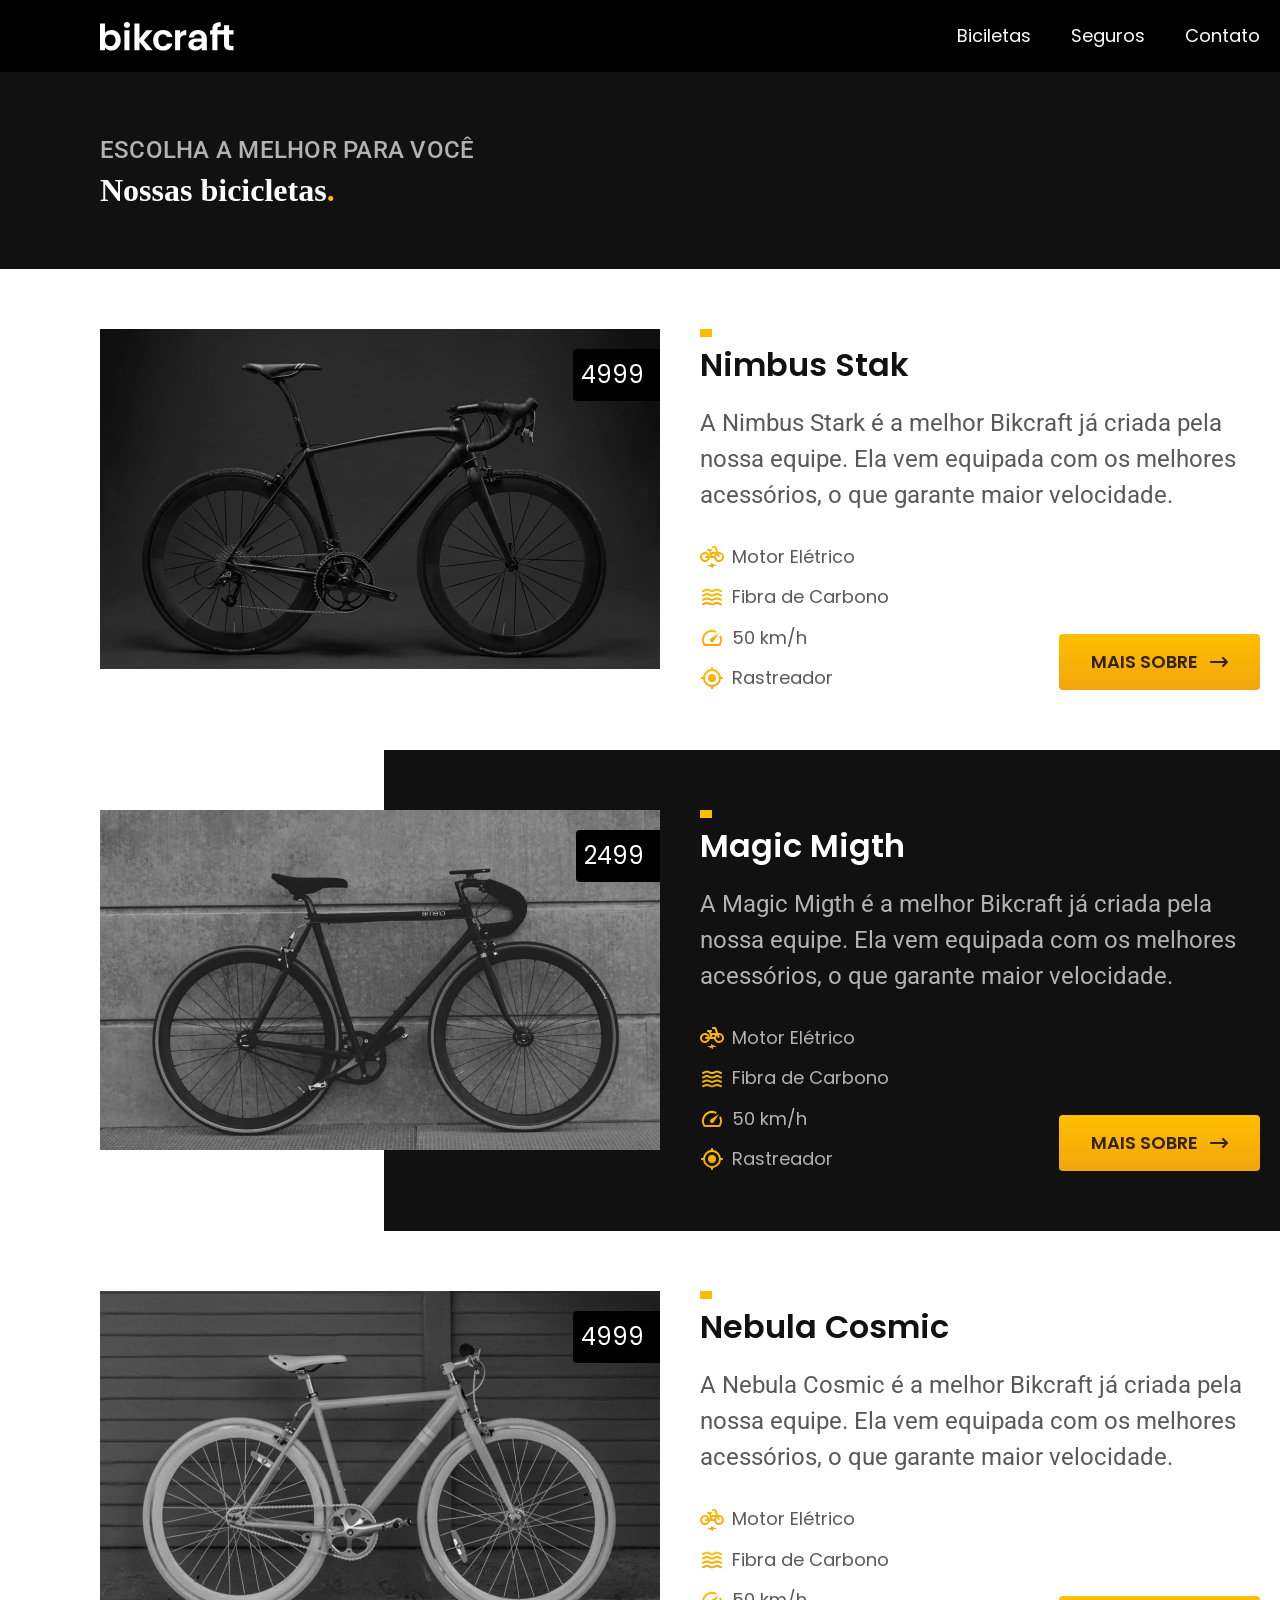
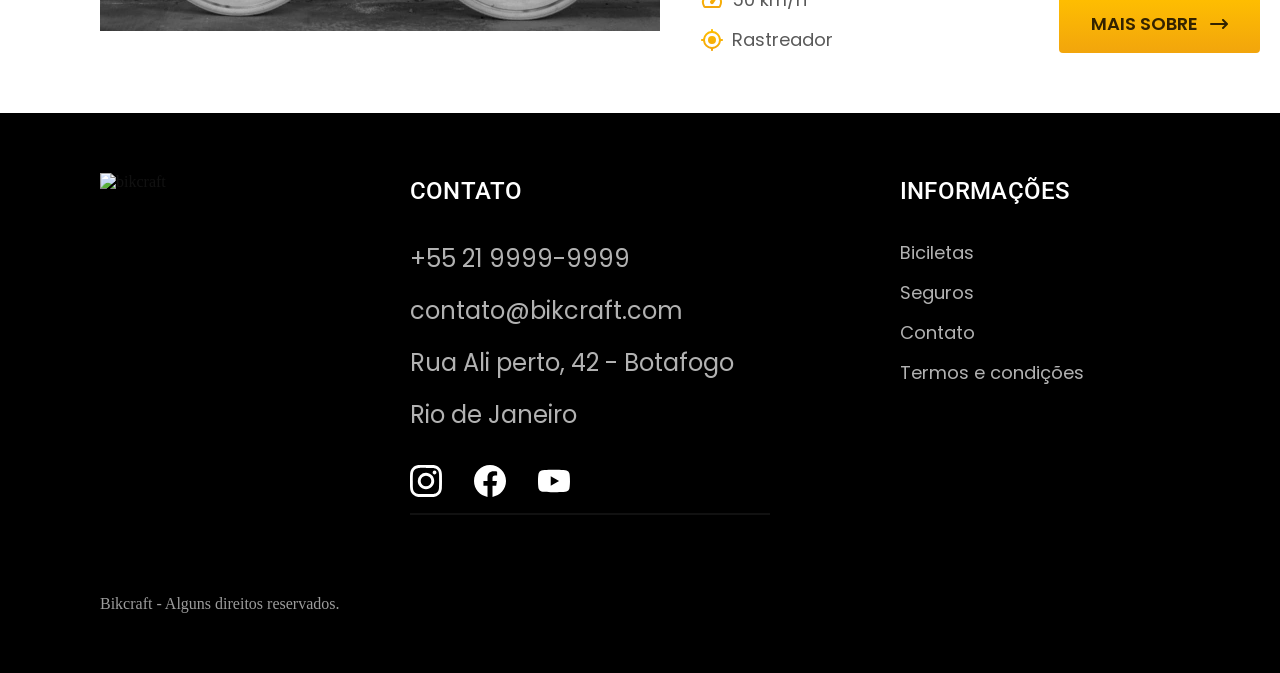
==== projeto-bikecraft/bicicletas.html @ d51e1c22 "bicicletas" ====
<!DOCTYPE html>
<html lang="en">

<head>
    <meta charset="UTF-8">
    <meta name="viewport" content="width=device-width, initial-scale=1.0">
    <title>Biciletas | Bikcraft</title>
    <meta name="description" content="Biciletas">

    <link rel="stylesheet" href="./css/style.css">

    <link rel="preconnect" href="https://fonts.googleapis.com">
    <link rel="preconnect" href="https://fonts.gstatic.com" crossorigin>
    <link
        href="https://fonts.googleapis.com/css2?family=Merriweather:ital,opsz,wght@0,18..144,300..900;1,18..144,300..900&family=Poppins:ital,wght@0,100;0,200;0,300;0,400;0,500;0,600;0,700;0,800;0,900;1,100;1,200;1,300;1,400;1,500;1,600;1,700;1,800;1,900&family=Roboto:ital,wght@0,100..900;1,100..900&display=swap"
        rel="stylesheet">
</head>

<body id="bicicletas">
    <header class="header-bg">
        <div class="header container">
            <a href="./">
                <img src="./img/bikcraft.svg" alt="Bikecraft">
            </a>
            <nav aria-label="primaria">
                <ul class="header-menu font-1-m cor-0">
                    <li><a href="./biciletas">Biciletas</a></li>
                    <li><a href="./seguros">Seguros</a></li>
                    <li><a href="./contato">Contato</a></li>
                </ul>
            </nav>
        </div>
    </header>

    <main>
        <div class="titulo-bg">
            <div class="titulo container">
                <p class="font-2-l-b cor-5">Escolha a Melhor para você</p>
                <h1 class="font-1-l-xxl cor-0">Nossas bicicletas<span class="cor-p1">.</span></h1>
            </div>
        </div>


        <div class="bicicletas container">
            <div class="bicicletas-imagem">
                <img src="./img/bicicletas/nimbus.jpg" alt="Bicicleta preta">
                <span class="font-2-m cor-0">4999</span>
            </div>
            <div class="bicicletas-conteudo">
                <h2 class="font-1-xl">Nimbus Stak</h2>
                <p class="font-2-s cor-8">A Nimbus Stark é a melhor Bikcraft já criada pela nossa equipe. Ela vem
                    equipada com os melhores
                    acessórios, o que garante maior velocidade. </p>
                <ul class="font-1-m cor-8">
                    <li>
                        <img src="./img/icones/eletrica.svg" alt="">
                        Motor Elétrico
                    </li>
                    <li>
                        <img src="./img/icones/carbono.svg" alt="">
                        Fibra de Carbono
                    </li>
                    <li>
                        <img src="./img/icones/velocidade.svg" alt="">
                        50 km/h
                    </li>
                    <li>
                        <img src="./img/icones/rastreador.svg" alt="">
                        Rastreador
                    </li>
                </ul>
                <a class="botao seta" href="./bicicletas/nimbus.html">Mais Sobre</a>
            </div>
        </div>


        <div class="bicicletas-bg">
            <div class="bicicletas container">
                <div class="bicicletas-imagem">
                    <img src="./img/bicicletas/magic.jpg" alt="Bicicleta preta">
                    <span class="font-2-m cor-0">2499</span>
                </div>
                <div class="bicicletas-conteudo">
                    <h2 class="font-1-xl cor-0">Magic Migth</h2>
                    <p class="font-2-s cor-5">A Magic Migth é a melhor Bikcraft já criada pela nossa equipe. Ela vem
                        equipada com os melhores
                        acessórios, o que garante maior velocidade. </p>
                    <ul class="font-1-m cor-5">
                        <li>
                            <img src="./img/icones/eletrica.svg" alt="">
                            Motor Elétrico
                        </li>
                        <li>
                            <img src="./img/icones/carbono.svg" alt="">
                            Fibra de Carbono
                        </li>
                        <li>
                            <img src="./img/icones/velocidade.svg" alt="">
                            50 km/h
                        </li>
                        <li>
                            <img src="./img/icones/rastreador.svg" alt="">
                            Rastreador
                        </li>
                    </ul>
                    <a class="botao seta" href="./bicicletas/nimbus.html">Mais Sobre</a>

                </div>
            </div>
        </div>


        <div class="bicicletas container">
            <div class="bicicletas-imagem">
                <img src="./img/bicicletas/nebula.jpg" alt="Bicicleta preta">
                <span class="font-2-m cor-0">4999</span>
            </div>
            <div class="bicicletas-conteudo">
                <h2 class="font-1-xl">Nebula Cosmic</h2>
                <p class="font-2-s cor-8">A Nebula Cosmic é a melhor Bikcraft já criada pela nossa equipe. Ela vem
                    equipada com os melhores
                    acessórios, o que garante maior velocidade. </p>
                <ul class="font-1-m cor-8">
                    <li>
                        <img src="./img/icones/eletrica.svg" alt="">
                        Motor Elétrico
                    </li>
                    <li>
                        <img src="./img/icones/carbono.svg" alt="">
                        Fibra de Carbono
                    </li>
                    <li>
                        <img src="./img/icones/velocidade.svg" alt="">
                        50 km/h
                    </li>
                    <li>
                        <img src="./img/icones/rastreador.svg" alt="">
                        Rastreador
                    </li>
                </ul>
                <a class="botao seta" href="./bicicletas/Nebula.html">Mais Sobre</a>

            </div>
        </div>


    </main>

    <footer class="footer-bg">
        <div class="footer container">
            <img class="bicicleta-imagem" src="/img/bikcraft.svg" alt="bikcraft">
            <div class="footer-contato">
                <h3 class="font-2-l-b cor-0">Contato</h3>
                <ul class="cor-5 font-2-m">
                    <li>
                        <a href="tel:+552199999999">+55 21 9999-9999</a>
                    </li>
                    <li>
                        <a href="mailto:contato@bikcraft.com">contato@bikcraft.com</a>
                    </li>
                    <li>Rua Ali perto, 42 - Botafogo</li>
                    <li>Rio de Janeiro</li>
                </ul>
                <div class="footer-redes">
                    <a href="./">
                        <img src="./img/redes/instagram.svg" alt="">
                    </a>
                    <a href="./">
                        <img src="./img/redes/facebook.svg" alt="">
                    </a>
                    <a href="./">
                        <img src="./img/redes/youtube.svg" alt="">
                    </a>
                </div>
            </div>
            <div class="footer-informacoes">
                <h3 class="font-2-l-b cor-0">Informações</h3>
                <nav>
                    <ul class="font-1-m cor-5">
                        <li><a href="./biciletas">Biciletas</a></li>
                        <li><a href="./seguros">Seguros</a></li>
                        <li><a href="./contato">Contato</a></li>
                        <li><a href="./termos.html">Termos e condições</a></li>
                    </ul>
                </nav>
            </div>
            <p class="footer-copy cor-6">Bikcraft - Alguns direitos reservados.</p>
        </div>
    </footer>
</body>

</html>
---- projeto-bikecraft/css/style.css ----
@import url("./global/global.css");
@import url("./ultilidades/componentes.css");
@import url("./ultilidades/cores.css");

@import url("./global/header.css");
@import url("./global/footer.css");

/* utilidades */
@import url("ultilidades/tipografria.css");

/* home */
@import url("./home/introducao.css");
@import url("./home/tecnologia.css");
@import url("./home/parceiros.css");
@import url("./home/depoimento.css");

/* bicicletas */
@import url("./bicicletas/bicicletas-lista.css");
@import url("./bicicletas/bicicletas.css");

/*Seguros*/
@import url("./seguros/seguros.css");

/*Termos*/
@import url("./termos/termos.css");
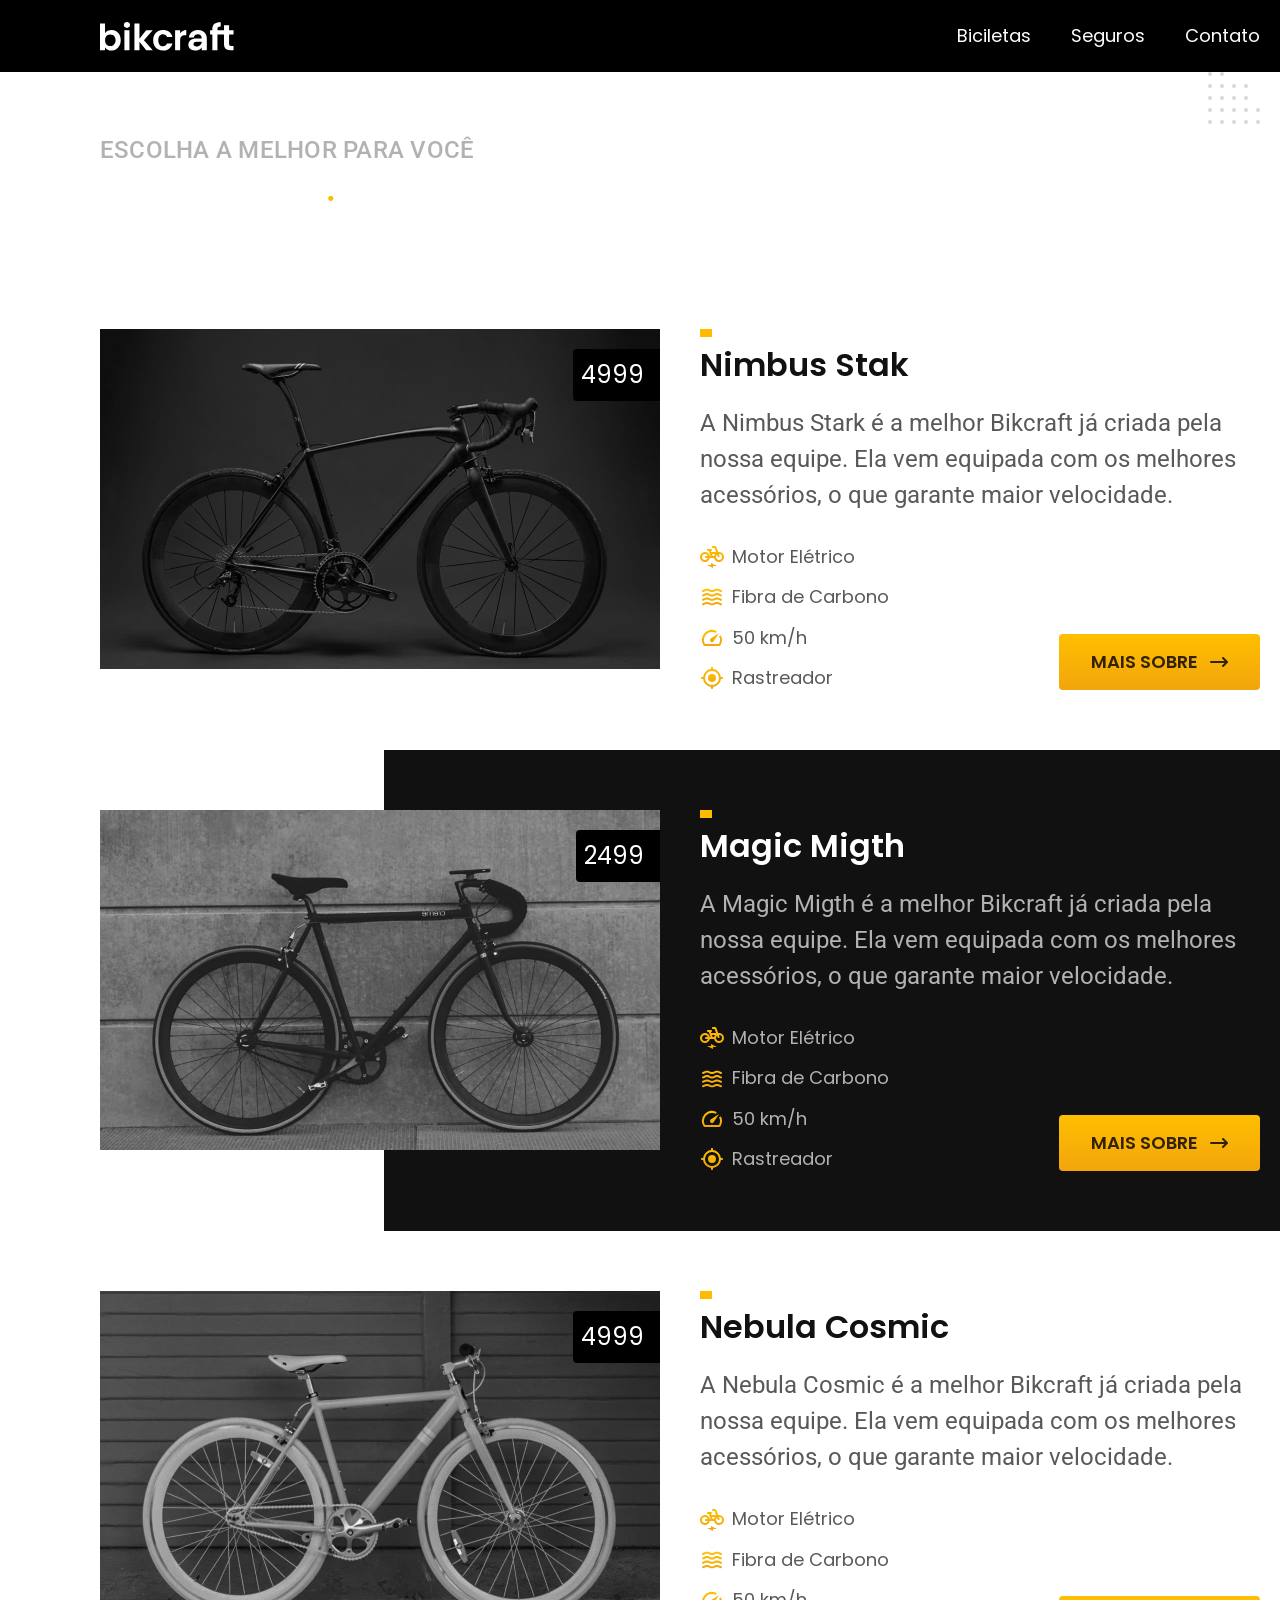
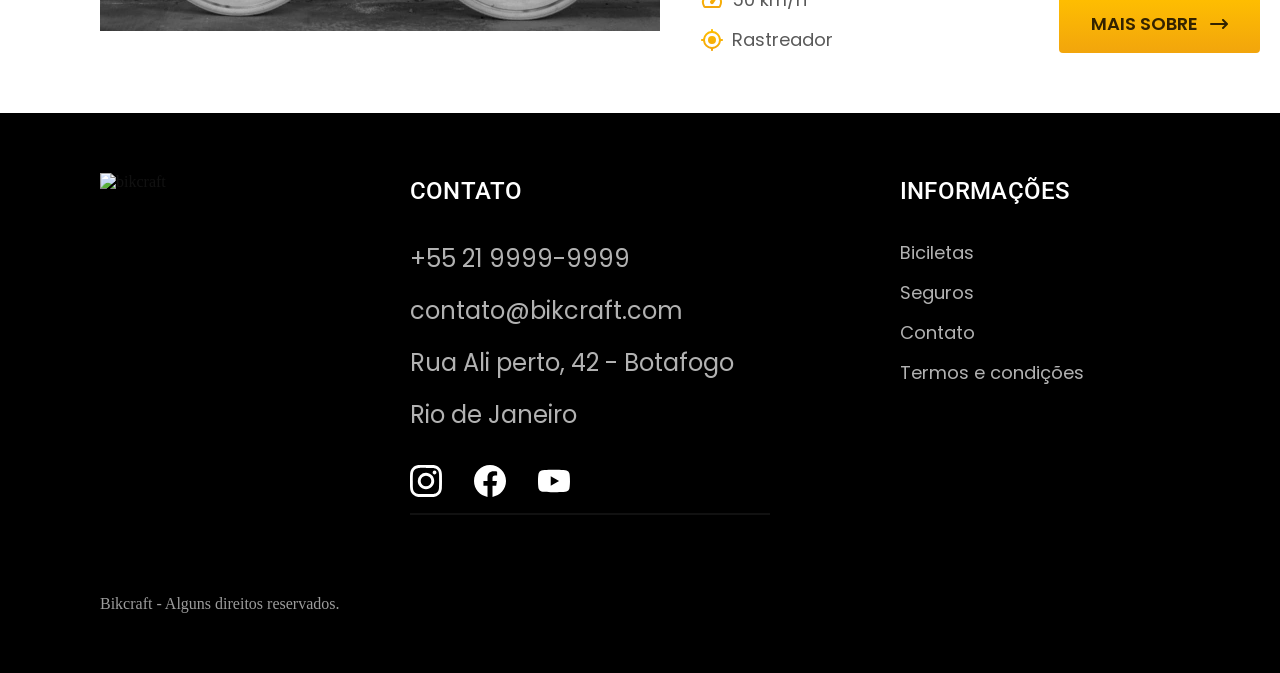
==== commit 7d841b59: "otimizações." ====
--- a/projeto-bikecraft/bicicletas.html
+++ b/projeto-bikecraft/bicicletas.html
@@ -7,6 +7,7 @@
     <title>Biciletas | Bikcraft</title>
     <meta name="description" content="Biciletas">
 
+    <link rel="preload" href="./css/style.css" as="style">
     <link rel="stylesheet" href="./css/style.css">
 
     <link rel="preconnect" href="https://fonts.googleapis.com">
@@ -20,13 +21,13 @@
     <header class="header-bg">
         <div class="header container">
             <a href="./">
-                <img src="./img/bikcraft.svg" alt="Bikecraft">
+                <img src="./img/bikcraft.svg" width="136" height="32" alt="Bikecraft">
             </a>
             <nav aria-label="primaria">
                 <ul class="header-menu font-1-m cor-0">
-                    <li><a href="./biciletas">Biciletas</a></li>
-                    <li><a href="./seguros">Seguros</a></li>
-                    <li><a href="./contato">Contato</a></li>
+                    <li><a href="./bicicletas.html">Biciletas</a></li>
+                    <li><a href="./seguros.html">Seguros</a></li>
+                    <li><a href="./contato.html">Contato</a></li>
                 </ul>
             </nav>
         </div>
@@ -43,7 +44,7 @@
 
         <div class="bicicletas container">
             <div class="bicicletas-imagem">
-                <img src="./img/bicicletas/nimbus.jpg" alt="Bicicleta preta">
+                <img src="./img/bicicletas/nimbus.jpg" width="1120" height="680" alt="Bicicleta preta">
                 <span class="font-2-m cor-0">4999</span>
             </div>
             <div class="bicicletas-conteudo">
@@ -53,19 +54,19 @@
                     acessórios, o que garante maior velocidade. </p>
                 <ul class="font-1-m cor-8">
                     <li>
-                        <img src="./img/icones/eletrica.svg" alt="">
+                        <img src="./img/icones/eletrica.svg" width="32" height="32" alt="">
                         Motor Elétrico
                     </li>
                     <li>
-                        <img src="./img/icones/carbono.svg" alt="">
+                        <img src="./img/icones/carbono.svg" width="32" height="32" alt="">
                         Fibra de Carbono
                     </li>
                     <li>
-                        <img src="./img/icones/velocidade.svg" alt="">
+                        <img src="./img/icones/velocidade.svg" width="32" height="32" alt="">
                         50 km/h
                     </li>
                     <li>
-                        <img src="./img/icones/rastreador.svg" alt="">
+                        <img src="./img/icones/rastreador.svg" width="32" height="32" alt="">
                         Rastreador
                     </li>
                 </ul>
@@ -77,7 +78,7 @@
         <div class="bicicletas-bg">
             <div class="bicicletas container">
                 <div class="bicicletas-imagem">
-                    <img src="./img/bicicletas/magic.jpg" alt="Bicicleta preta">
+                    <img src="./img/bicicletas/magic.jpg" width="1120" height="680" alt="Bicicleta preta">
                     <span class="font-2-m cor-0">2499</span>
                 </div>
                 <div class="bicicletas-conteudo">
@@ -87,19 +88,19 @@
                         acessórios, o que garante maior velocidade. </p>
                     <ul class="font-1-m cor-5">
                         <li>
-                            <img src="./img/icones/eletrica.svg" alt="">
+                            <img src="./img/icones/eletrica.svg" width="32" height="32" alt="">
                             Motor Elétrico
                         </li>
                         <li>
-                            <img src="./img/icones/carbono.svg" alt="">
+                            <img src="./img/icones/carbono.svg" width="32" height="32" alt="">
                             Fibra de Carbono
                         </li>
                         <li>
-                            <img src="./img/icones/velocidade.svg" alt="">
+                            <img src="./img/icones/velocidade.svg" width="32" height="32" alt="">
                             50 km/h
                         </li>
                         <li>
-                            <img src="./img/icones/rastreador.svg" alt="">
+                            <img src="./img/icones/rastreador.svg" width="32" height="32" alt="">
                             Rastreador
                         </li>
                     </ul>
@@ -112,7 +113,7 @@
 
         <div class="bicicletas container">
             <div class="bicicletas-imagem">
-                <img src="./img/bicicletas/nebula.jpg" alt="Bicicleta preta">
+                <img src="./img/bicicletas/nebula.jpg" width="1120" height="680" alt="Bicicleta preta">
                 <span class="font-2-m cor-0">4999</span>
             </div>
             <div class="bicicletas-conteudo">
@@ -122,19 +123,19 @@
                     acessórios, o que garante maior velocidade. </p>
                 <ul class="font-1-m cor-8">
                     <li>
-                        <img src="./img/icones/eletrica.svg" alt="">
+                        <img src="./img/icones/eletrica.svg" width="32" height="32" alt="">
                         Motor Elétrico
                     </li>
                     <li>
-                        <img src="./img/icones/carbono.svg" alt="">
+                        <img src="./img/icones/carbono.svg" width="32" height="32" alt="">
                         Fibra de Carbono
                     </li>
                     <li>
-                        <img src="./img/icones/velocidade.svg" alt="">
+                        <img src="./img/icones/velocidade.svg" width="32" height="32" alt="">
                         50 km/h
                     </li>
                     <li>
-                        <img src="./img/icones/rastreador.svg" alt="">
+                        <img src="./img/icones/rastreador.svg" width="32" height="32" alt="">
                         Rastreador
                     </li>
                 </ul>
@@ -148,7 +149,7 @@
 
     <footer class="footer-bg">
         <div class="footer container">
-            <img class="bicicleta-imagem" src="/img/bikcraft.svg" alt="bikcraft">
+            <img class="bicicleta-imagem" src="/img/bikcraft.svg" width="136" height="32" alt="bikcraft">
             <div class="footer-contato">
                 <h3 class="font-2-l-b cor-0">Contato</h3>
                 <ul class="cor-5 font-2-m">
@@ -163,13 +164,13 @@
                 </ul>
                 <div class="footer-redes">
                     <a href="./">
-                        <img src="./img/redes/instagram.svg" alt="">
+                        <img src="./img/redes/instagram.svg" width="32" height="32" alt="">
                     </a>
                     <a href="./">
-                        <img src="./img/redes/facebook.svg" alt="">
+                        <img src="./img/redes/facebook.svg" width="32" height="32" alt="">
                     </a>
                     <a href="./">
-                        <img src="./img/redes/youtube.svg" alt="">
+                        <img src="./img/redes/youtube.svg" width="32" height="32" alt="">
                     </a>
                 </div>
             </div>
--- a/projeto-bikecraft/css/style.css
+++ b/projeto-bikecraft/css/style.css
@@ -7,6 +7,7 @@
 
 /* utilidades */
 @import url("ultilidades/tipografria.css");
+@import url("ultilidades/formulario.css");
 
 /* home */
 @import url("./home/introducao.css");
@@ -18,8 +19,24 @@
 @import url("./bicicletas/bicicletas-lista.css");
 @import url("./bicicletas/bicicletas.css");
 
+
+/* bicicleta */
+@import url("./bicicleta/bicicletas.css");
+@import url("./bicicleta/seguro.css");
+
+
 /*Seguros*/
 @import url("./seguros/seguros.css");
+@import url("./seguros/vantagens.css");
+@import url("./seguros/perguntas.css");
+
+/*contato*/
+@import url("./contato/contato.css");
+@import url("./contato/lojas.css");
+
 
 /*Termos*/
-@import url("./termos/termos.css");+@import url("./termos/termos.css");
+
+/* Orçamento */
+@import url("./orcamento/orcamento.css");
--- a/projeto-bikecraft/css/style.css
+++ b/projeto-bikecraft/css/style.css
@@ -7,6 +7,7 @@
 
 /* utilidades */
 @import url("ultilidades/tipografria.css");
+@import url("ultilidades/formulario.css");
 
 /* home */
 @import url("./home/introducao.css");
@@ -18,8 +19,24 @@
 @import url("./bicicletas/bicicletas-lista.css");
 @import url("./bicicletas/bicicletas.css");
 
+
+/* bicicleta */
+@import url("./bicicleta/bicicletas.css");
+@import url("./bicicleta/seguro.css");
+
+
 /*Seguros*/
 @import url("./seguros/seguros.css");
+@import url("./seguros/vantagens.css");
+@import url("./seguros/perguntas.css");
+
+/*contato*/
+@import url("./contato/contato.css");
+@import url("./contato/lojas.css");
+
 
 /*Termos*/
-@import url("./termos/termos.css");+@import url("./termos/termos.css");
+
+/* Orçamento */
+@import url("./orcamento/orcamento.css");
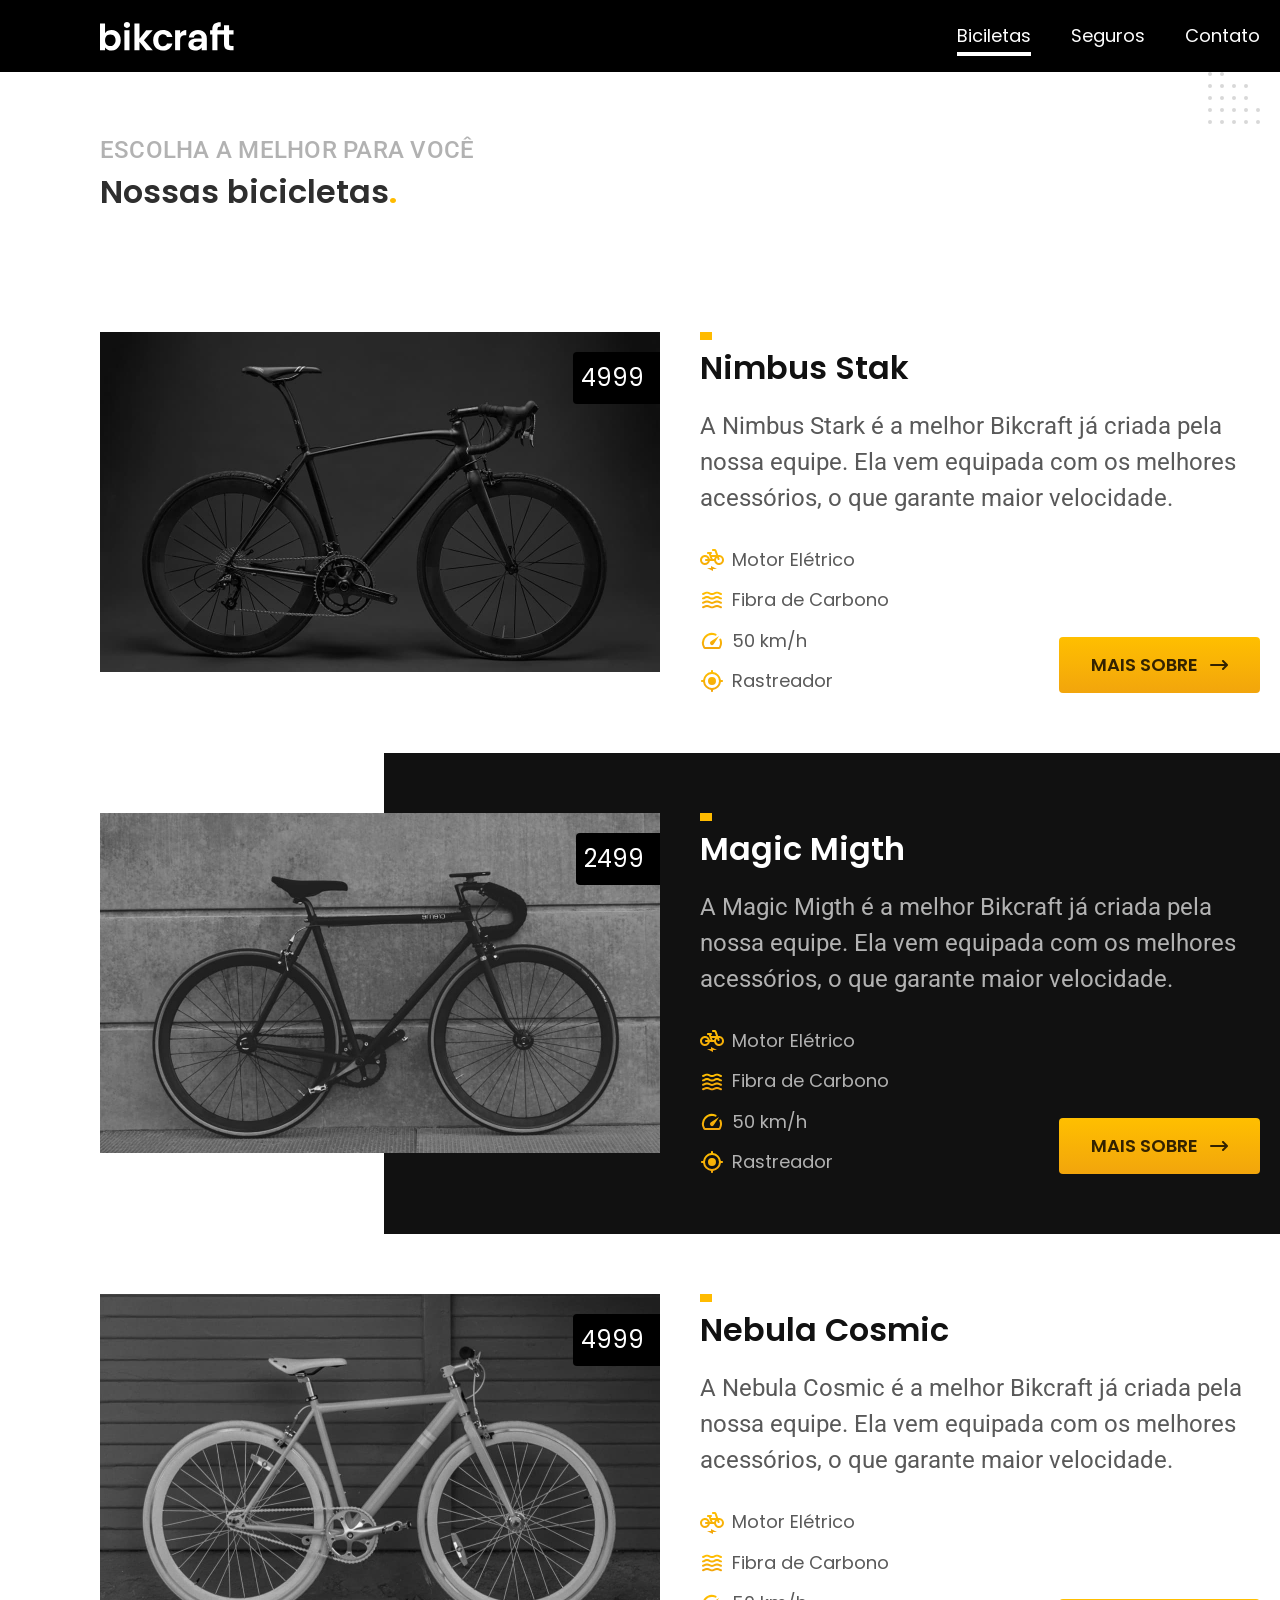
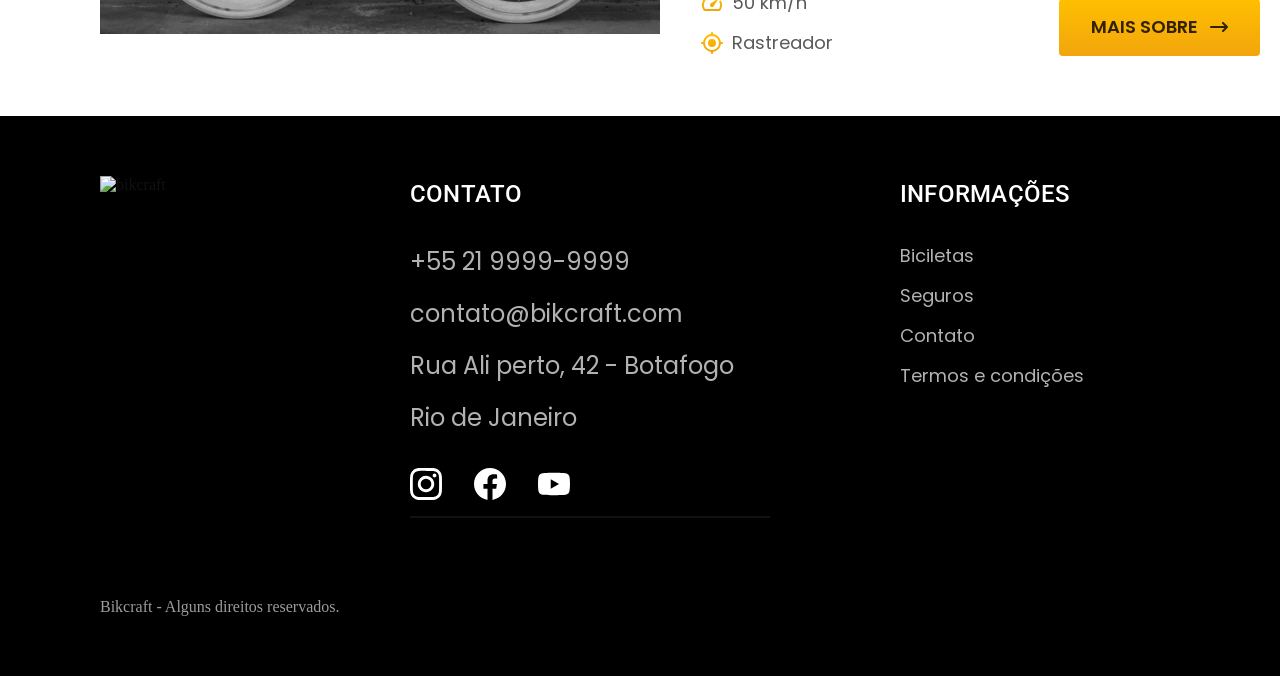
==== commit f809917b: "aplicando javascrip - destacar links ativo com base na url atual. marcando automaticamente opções de" ====
--- a/projeto-bikecraft/bicicletas.html
+++ b/projeto-bikecraft/bicicletas.html
@@ -25,7 +25,7 @@
             </a>
             <nav aria-label="primaria">
                 <ul class="header-menu font-1-m cor-0">
-                    <li><a href="./bicicletas.html">Biciletas</a></li>
+                    <li><a class="ativo href="./bicicletas.html">Biciletas</a></li>
                     <li><a href="./seguros.html">Seguros</a></li>
                     <li><a href="./contato.html">Contato</a></li>
                 </ul>
@@ -37,7 +37,7 @@
         <div class="titulo-bg">
             <div class="titulo container">
                 <p class="font-2-l-b cor-5">Escolha a Melhor para você</p>
-                <h1 class="font-1-l-xxl cor-0">Nossas bicicletas<span class="cor-p1">.</span></h1>
+                <h1 class="font-1-xl cor-10">Nossas bicicletas<span class="cor-p1">.</span></h1>
             </div>
         </div>
 
@@ -188,6 +188,7 @@
             <p class="footer-copy cor-6">Bikcraft - Alguns direitos reservados.</p>
         </div>
     </footer>
+<script src="./js/script.js"></script>
 </body>
 
 </html>
